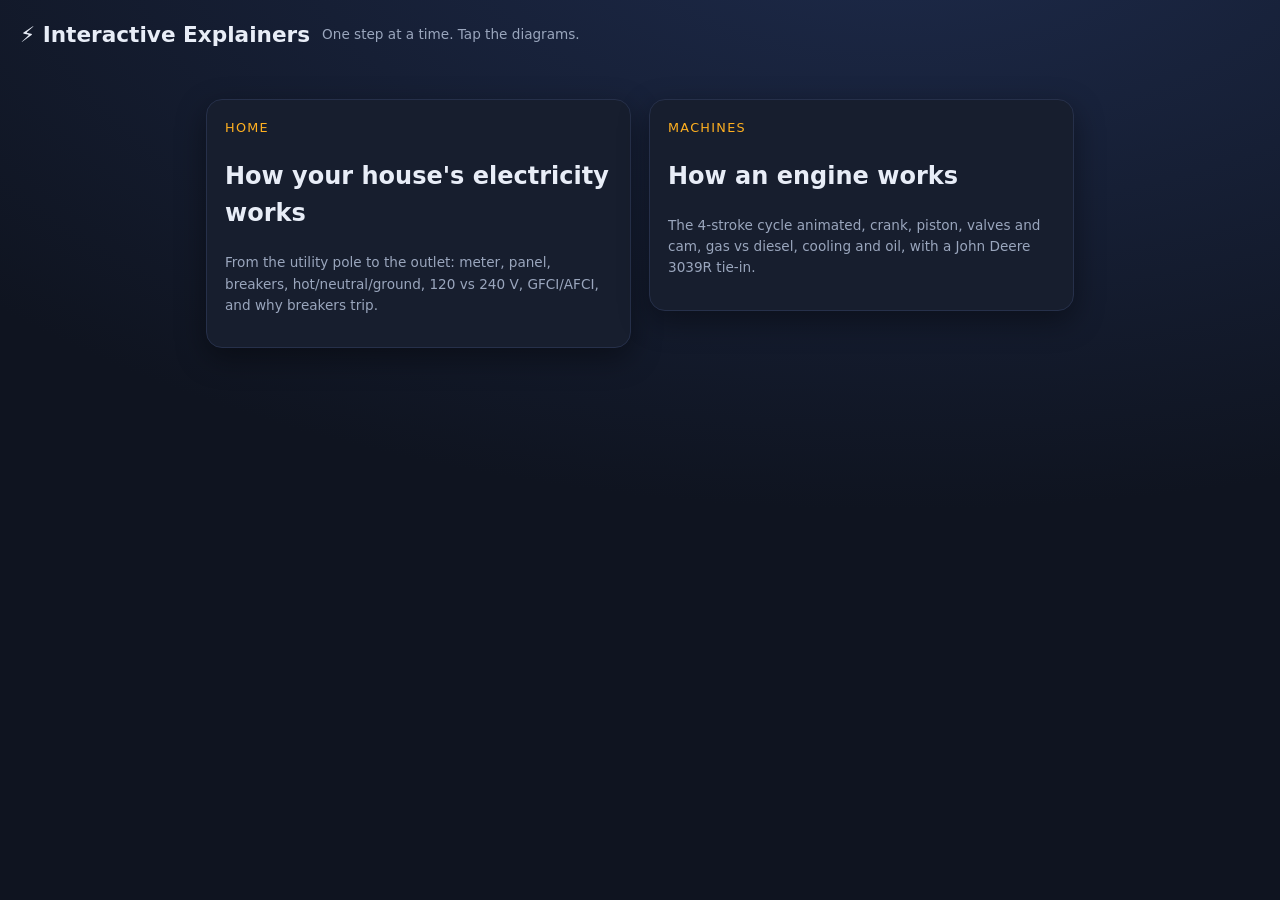
==== index.html @ e1d5e7ac "Add interactive electrical and engine explainers" ====
<!doctype html><html lang="en"><head><meta charset="utf-8"><meta name="viewport" content="width=device-width,initial-scale=1"><title>Explainers</title><link rel="stylesheet" href="style.css"></head><body>
<header><h1>⚡ Interactive Explainers</h1><span class="tip">One step at a time. Tap the diagrams.</span></header>
<div class="tiles"><a href="electrical/"><div class="card"><div class="kicker">Home</div><h2>How your house's electricity works</h2><p class="tip">From the utility pole to the outlet: meter, panel, breakers, hot/neutral/ground, 120 vs 240 V, GFCI/AFCI, and why breakers trip.</p></div></a>
<a href="engine/"><div class="card"><div class="kicker">Machines</div><h2>How an engine works</h2><p class="tip">The 4-stroke cycle animated, crank, piston, valves and cam, gas vs diesel, cooling and oil, with a John Deere 3039R tie-in.</p></div></a></div></body></html>
---- style.css ----
:root{--bg:#0f1420;--card:#171e2e;--ink:#e8edf7;--mut:#9aa6bd;--acc:#ffb020;--acc2:#3ec7ff;--ok:#3ddc84;--bad:#ff5d6c}
*{box-sizing:border-box}body{margin:0;font:16px/1.55 system-ui,-apple-system,Segoe UI,Roboto,sans-serif;background:radial-gradient(1200px 600px at 70% -10%,#1d2a4a,var(--bg));color:var(--ink);min-height:100vh}
header{padding:18px 20px;display:flex;align-items:center;gap:12px;flex-wrap:wrap}header a{color:var(--mut);text-decoration:none}h1{font-size:1.35rem;margin:0}
.wrap{max-width:1100px;margin:0 auto;padding:0 16px 40px;display:grid;grid-template-columns:1.3fr 1fr;gap:18px}
@media(max-width:820px){.wrap{grid-template-columns:1fr}}
.card{background:var(--card);border:1px solid #26304a;border-radius:16px;padding:18px;box-shadow:0 10px 30px #0006}
svg{width:100%;height:auto;display:block}.part{cursor:pointer;transition:opacity .3s,filter .3s}.part:hover{filter:brightness(1.35)}
.dim .part{opacity:.28}.dim .part.on{opacity:1;filter:drop-shadow(0 0 6px var(--acc))}
.prog{display:flex;gap:6px;margin-bottom:12px}.prog i{flex:1;height:6px;border-radius:3px;background:#2a3550;cursor:pointer}.prog i.d{background:var(--acc)}
.step h2{margin:.1em 0 .3em;font-size:1.3rem}.kicker{color:var(--acc);font-size:.8rem;letter-spacing:.1em;text-transform:uppercase}
.nav{display:flex;gap:10px;margin-top:16px}button{font:inherit;border:0;border-radius:10px;padding:10px 16px;cursor:pointer;background:#2a3550;color:var(--ink)}button.p{background:var(--acc);color:#1a1200;font-weight:600}button:disabled{opacity:.4}
.info{margin-top:14px;padding:12px;border-left:3px solid var(--acc2);background:#0d1a2a;border-radius:8px;min-height:3em;font-size:.95rem}.info b{color:var(--acc2)}
.tip{font-size:.85rem;color:var(--mut)}.ctl{display:flex;gap:8px;flex-wrap:wrap;margin-top:10px}
.q{margin:12px 0}.q button{display:block;width:100%;text-align:left;margin:6px 0}.q button.r{background:#164b2e}.q button.w{background:#5a1d26}
.flow{stroke-dasharray:8 10;animation:fl 1s linear infinite}@keyframes fl{to{stroke-dashoffset:-18}}
.tiles{max-width:900px;margin:30px auto;padding:0 16px;display:grid;grid-template-columns:repeat(auto-fit,minmax(260px,1fr));gap:18px}.tiles a{color:inherit;text-decoration:none}.tiles .card:hover{border-color:var(--acc)}
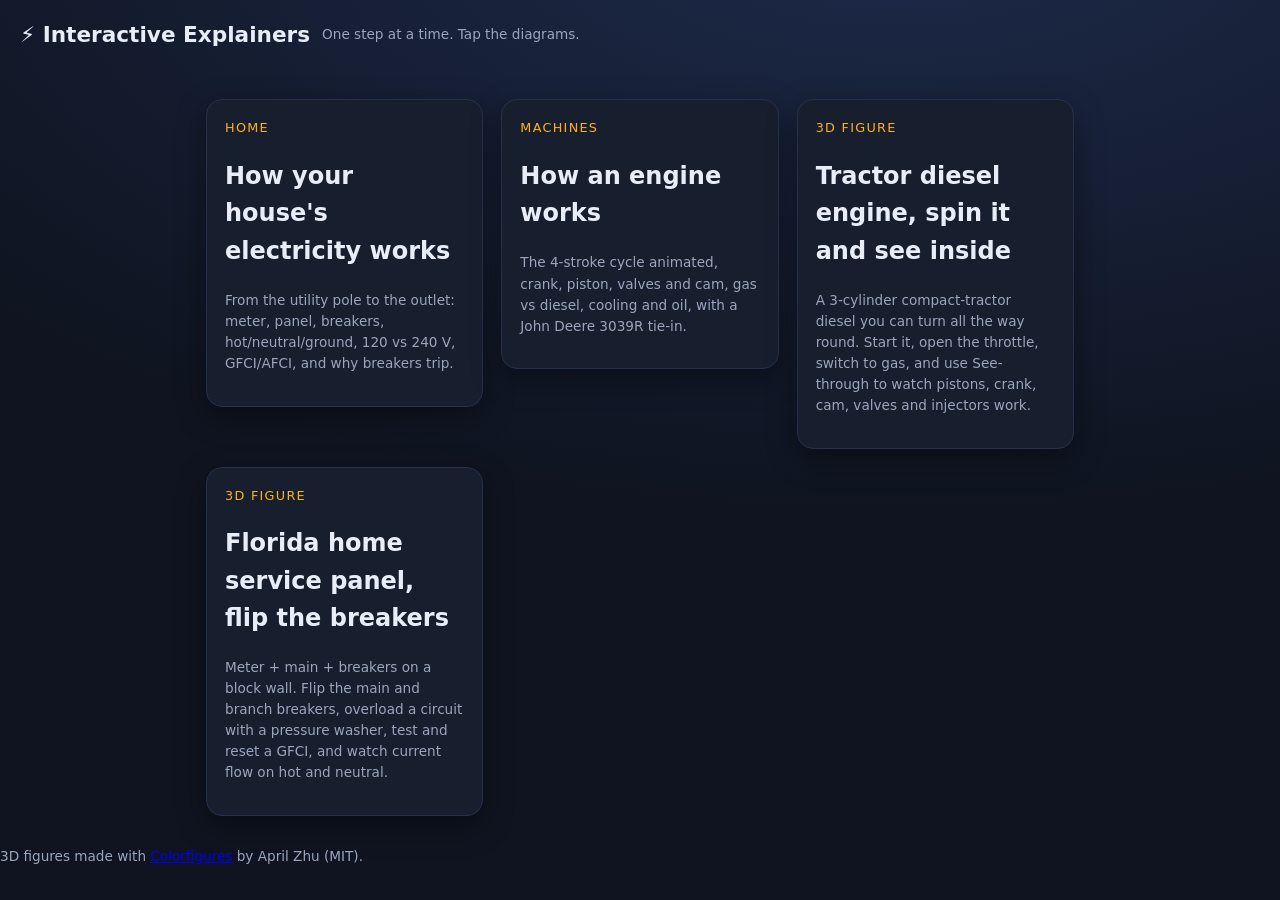
==== commit 2bda0320: "Add Colorfigures 3D figures: tractor diesel engine and Florida service panel" ====
--- a/index.html
+++ b/index.html
@@ -1,4 +1,6 @@
 <!doctype html><html lang="en"><head><meta charset="utf-8"><meta name="viewport" content="width=device-width,initial-scale=1"><title>Explainers</title><link rel="stylesheet" href="style.css"></head><body>
 <header><h1>⚡ Interactive Explainers</h1><span class="tip">One step at a time. Tap the diagrams.</span></header>
 <div class="tiles"><a href="electrical/"><div class="card"><div class="kicker">Home</div><h2>How your house's electricity works</h2><p class="tip">From the utility pole to the outlet: meter, panel, breakers, hot/neutral/ground, 120 vs 240 V, GFCI/AFCI, and why breakers trip.</p></div></a>
-<a href="engine/"><div class="card"><div class="kicker">Machines</div><h2>How an engine works</h2><p class="tip">The 4-stroke cycle animated, crank, piston, valves and cam, gas vs diesel, cooling and oil, with a John Deere 3039R tie-in.</p></div></a></div></body></html>
+<a href="engine/"><div class="card"><div class="kicker">Machines</div><h2>How an engine works</h2><p class="tip">The 4-stroke cycle animated, crank, piston, valves and cam, gas vs diesel, cooling and oil, with a John Deere 3039R tie-in.</p></div></a>
+<a href="figures/engine/"><div class="card"><div class="kicker">3D figure</div><h2>Tractor diesel engine, spin it and see inside</h2><p class="tip">A 3-cylinder compact-tractor diesel you can turn all the way round. Start it, open the throttle, switch to gas, and use See-through to watch pistons, crank, cam, valves and injectors work.</p></div></a>
+<a href="figures/electrical/"><div class="card"><div class="kicker">3D figure</div><h2>Florida home service panel, flip the breakers</h2><p class="tip">Meter + main + breakers on a block wall. Flip the main and branch breakers, overload a circuit with a pressure washer, test and reset a GFCI, and watch current flow on hot and neutral.</p></div></a></div><footer class="tip" style="margin-top:16px">3D figures made with <a href="https://april-zhu.com/colorfigures">Colorfigures</a> by April Zhu (MIT).</footer></body></html>
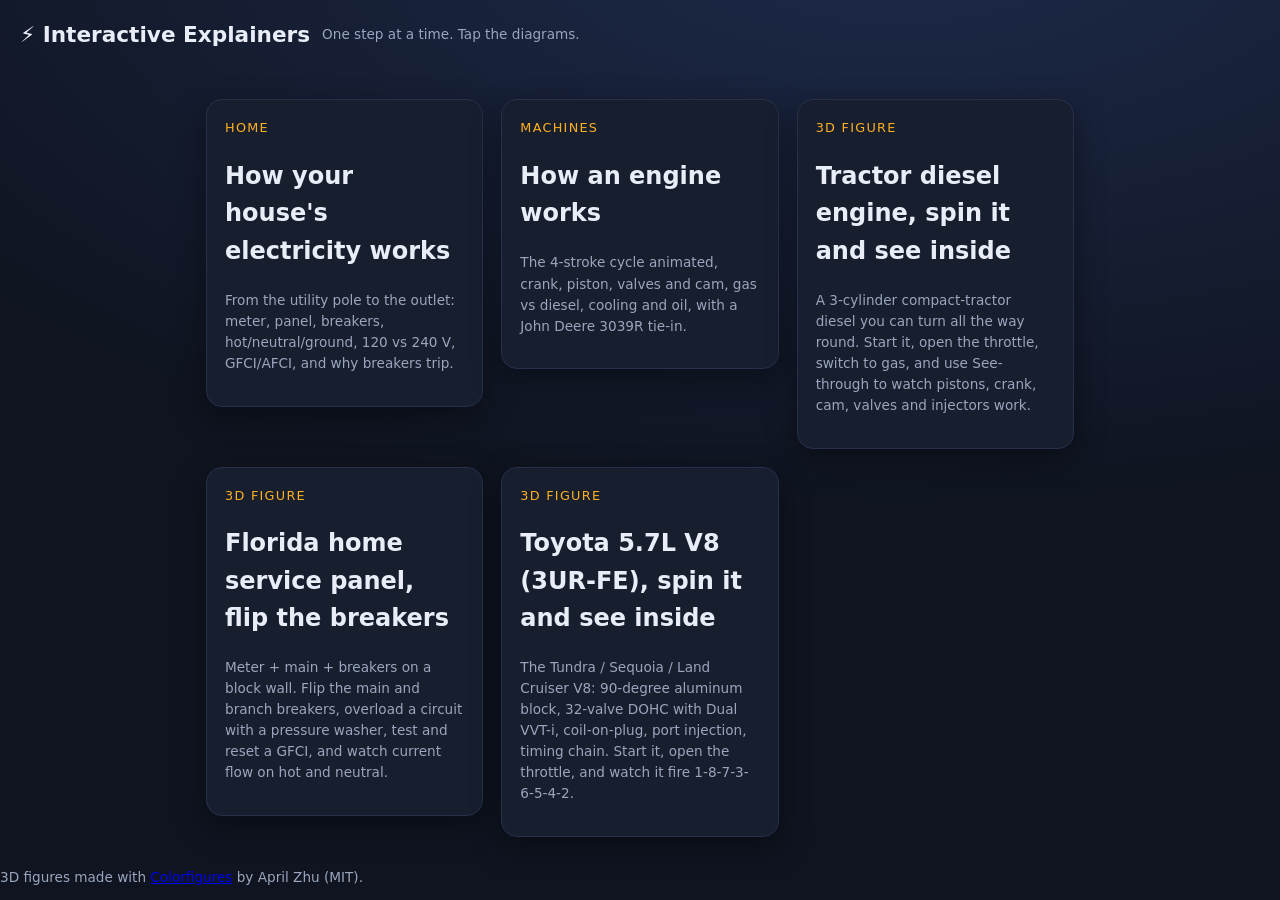
==== commit d5d690bc: "Add Toyota 5.7L V8 (3UR-FE) Colorfigures figure" ====
--- a/index.html
+++ b/index.html
@@ -3,4 +3,5 @@
 <div class="tiles"><a href="electrical/"><div class="card"><div class="kicker">Home</div><h2>How your house's electricity works</h2><p class="tip">From the utility pole to the outlet: meter, panel, breakers, hot/neutral/ground, 120 vs 240 V, GFCI/AFCI, and why breakers trip.</p></div></a>
 <a href="engine/"><div class="card"><div class="kicker">Machines</div><h2>How an engine works</h2><p class="tip">The 4-stroke cycle animated, crank, piston, valves and cam, gas vs diesel, cooling and oil, with a John Deere 3039R tie-in.</p></div></a>
 <a href="figures/engine/"><div class="card"><div class="kicker">3D figure</div><h2>Tractor diesel engine, spin it and see inside</h2><p class="tip">A 3-cylinder compact-tractor diesel you can turn all the way round. Start it, open the throttle, switch to gas, and use See-through to watch pistons, crank, cam, valves and injectors work.</p></div></a>
-<a href="figures/electrical/"><div class="card"><div class="kicker">3D figure</div><h2>Florida home service panel, flip the breakers</h2><p class="tip">Meter + main + breakers on a block wall. Flip the main and branch breakers, overload a circuit with a pressure washer, test and reset a GFCI, and watch current flow on hot and neutral.</p></div></a></div><footer class="tip" style="margin-top:16px">3D figures made with <a href="https://april-zhu.com/colorfigures">Colorfigures</a> by April Zhu (MIT).</footer></body></html>
+<a href="figures/electrical/"><div class="card"><div class="kicker">3D figure</div><h2>Florida home service panel, flip the breakers</h2><p class="tip">Meter + main + breakers on a block wall. Flip the main and branch breakers, overload a circuit with a pressure washer, test and reset a GFCI, and watch current flow on hot and neutral.</p></div></a>
+<a href="figures/toyota-5-7/"><div class="card"><div class="kicker">3D figure</div><h2>Toyota 5.7L V8 (3UR-FE), spin it and see inside</h2><p class="tip">The Tundra / Sequoia / Land Cruiser V8: 90-degree aluminum block, 32-valve DOHC with Dual VVT-i, coil-on-plug, port injection, timing chain. Start it, open the throttle, and watch it fire 1-8-7-3-6-5-4-2.</p></div></a></div><footer class="tip" style="margin-top:16px">3D figures made with <a href="https://april-zhu.com/colorfigures">Colorfigures</a> by April Zhu (MIT).</footer></body></html>
